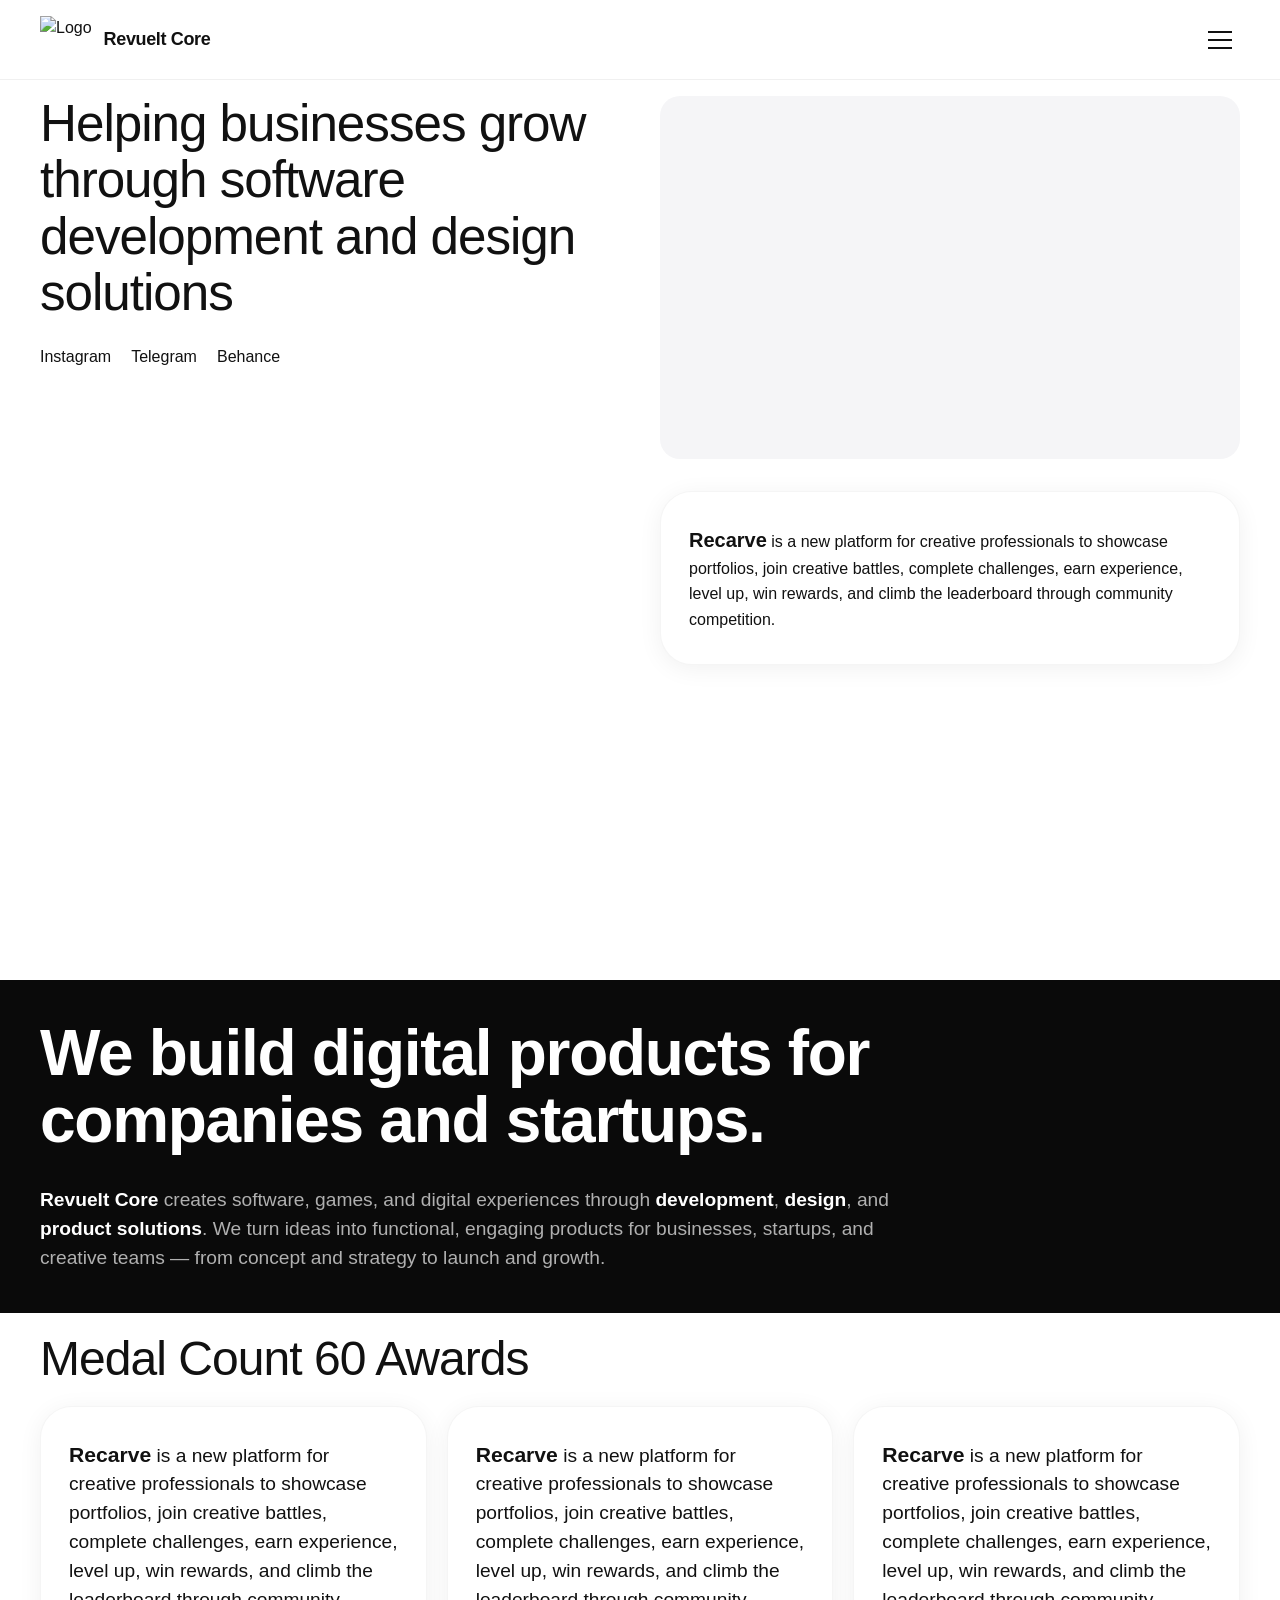
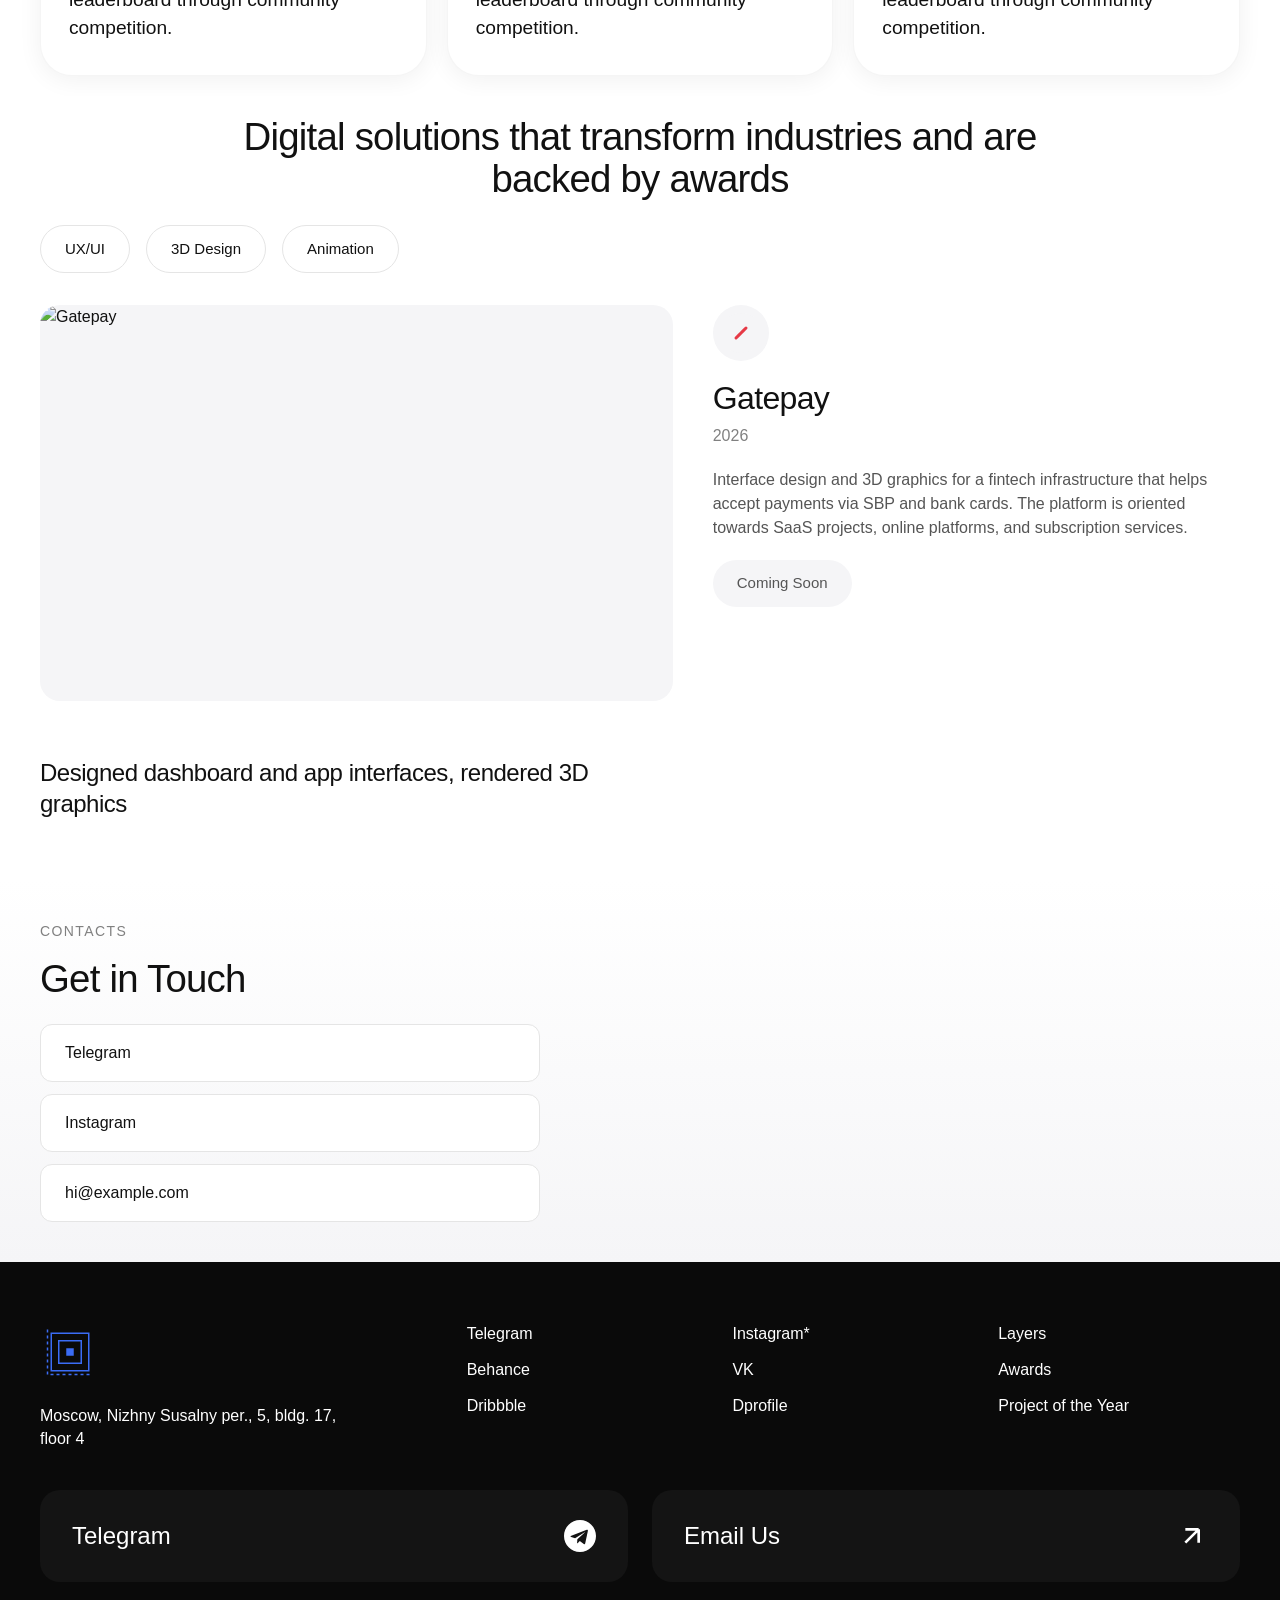
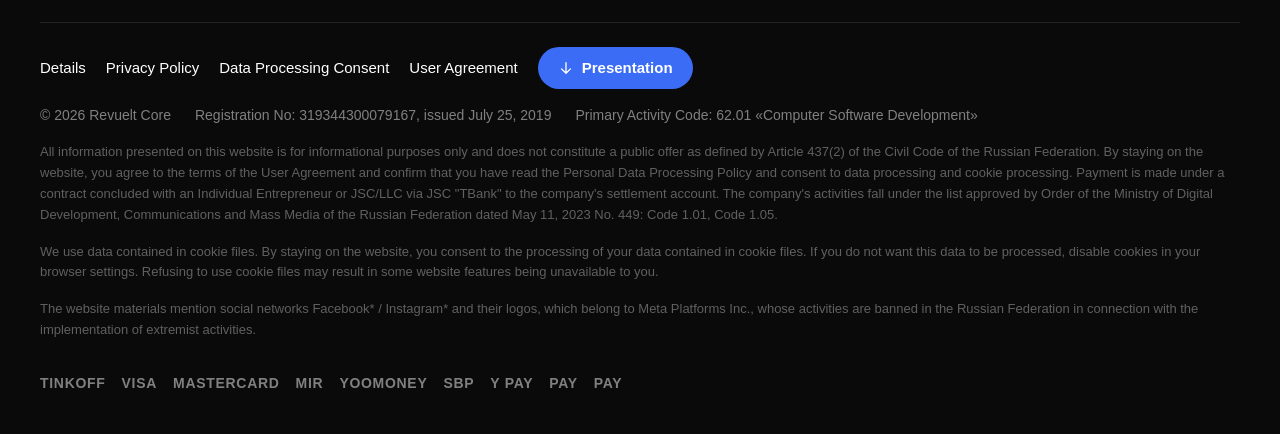
==== index.html @ fd17ce66 "Add files via upload" ====
<!DOCTYPE html>
<html lang="en">
<head>
  <meta charset="UTF-8">
  <meta name="viewport" content="width=device-width, initial-scale=1.0">
  <title>Product Design & Digital Services Development</title>
  <link rel="stylesheet" href="style.css">
</head>
<body>

  <!-- HEADER -->
  <header class="header">
    <nav class="nav container">
<a href="#" class="logo">
  <img src="images/logo2.jpg" alt="Logo" class="logo-image">
  <span class="logo-text">Revuelt Core</span>
</a>

<ul class="nav__list nav__list--hidden">
        <li><a href="#projects" class="nav__link">Projects</a></li>
        <li><a href="#projects" class="nav__link">Projects</a></li>
        <li><a href="#services" class="nav__link">Services</a></li>
        <li><a href="#contacts" class="nav__link">Contacts</a></li>
        <li><a href="#awards" class="nav__link">Awards</a></li>
        <li>
          <a href="#project-year" class="nav__link">
            Project of the Year
            <span class="nav__dot"></span>
          </a>
        </li>
        <li>
          <a href="#presentation" class="nav__link nav__link--icon">
            <svg width="18" height="18" viewBox="0 0 18 18" fill="none">
              <path d="M9 3V15M9 15L4 10M9 15L14 10" stroke="currentColor" stroke-width="1.5" stroke-linecap="round" stroke-linejoin="round"/>
            </svg>
            Presentation
          </a>
        </li>
      </ul>
      <button class="burger" aria-label="Menu" aria-expanded="false">
        <span></span>
        <span></span>
        <span></span>
      </button>
    </nav>
  </header>

  <main>
    <!-- HERO SECTION -->
    <section id="hero" class="section section--hero">
      <div class="container">

        <div class="hero__grid">
          <div class="hero__left">
<h1 class="hero__title animate animate-up">
  Helping businesses grow through software development and design solutions
</h1>
<div class="hero__socials animate animate-up animate--delay-2">
  <a href="https://instagram.com/username" class="hero__social" target="_blank">Instagram</a>
  <a href="https://t.me/username" class="hero__social" target="_blank">Telegram</a>
  <a href="#" class="hero__social">Behance</a>
</div>
          </div>

          <div class="hero__right animate animate-up animate--delay-1">
            <div class="hero__video-wrapper">
              <video class="hero__video" autoplay muted loop playsinline>
                <source src="videos/hero-video.mp4" type="video/mp4">
                Your browser does not support the video.
              </video>
            </div>
            <p class="hero__description hero__description--highlighted">
              <strong>Recarve</strong> is a new platform for creative professionals to showcase portfolios, join creative battles, complete challenges, earn experience, level up, win rewards, and climb the leaderboard through community competition.
            </p>
          </div>
        </div>
      </div>
    </section>

<!-- ABOUT SECTION -->
<section id="about" class="section section--dark">
  <div class="container">
    <h2 class="about__title animate animate-up">
      We build digital products for companies and startups.
    </h2>
    <p class="about__subtitle animate animate-up animate--delay-1">
      <strong>Revuelt Core</strong> creates software, games, and digital experiences through <strong>development</strong>, <strong>design</strong>, and <strong>product solutions</strong>. We turn ideas into functional, engaging products for businesses, startups, and creative teams — from concept and strategy to launch and growth.
    </p>
  </div>
</section>

    <!-- AWARDS SECTION -->
    <section id="awards" class="section section--awards">
      <div class="container">
        <h2 class="awards__title animate animate-up">
          Medal Count <span class="awards__dot"></span> 60 Awards
        </h2>

<div class="awards__grid">
  <article class="award-card-big animate animate-up">
    <p class="award-card-big__text">
      <strong>Recarve</strong> is a new platform for creative professionals to showcase portfolios, join creative battles, complete challenges, earn experience, level up, win rewards, and climb the leaderboard through community competition.
    </p>
  </article>

  <article class="award-card-big animate animate-up animate--delay-1">
    <p class="award-card-big__text">
      <strong>Recarve</strong> is a new platform for creative professionals to showcase portfolios, join creative battles, complete challenges, earn experience, level up, win rewards, and climb the leaderboard through community competition.
    </p>
  </article>

  <article class="award-card-big animate animate-up animate--delay-2">
    <p class="award-card-big__text">
      <strong>Recarve</strong> is a new platform for creative professionals to showcase portfolios, join creative battles, complete challenges, earn experience, level up, win rewards, and climb the leaderboard through community competition.
    </p>
  </article>
</div>
      </div>
    </section>

    <!-- PROJECTS SECTION -->
    <section id="projects" class="section section--projects">
      <div class="container">
        <h2 class="projects__title animate animate-up">
          Digital solutions that transform industries and are backed by awards
        </h2>

        <div class="projects__tags animate animate-up animate--delay-1">
          <span class="tag">UX/UI</span>
          <span class="tag">3D Design</span>
          <span class="tag">Animation</span>
        </div>

        <article class="project animate animate-up animate--delay-2">
          <div class="project__image">
            <img src="images/project-gatepay.jpg" alt="Gatepay" loading="lazy">
          </div>
          <div class="project__info">
            <div class="project__logo">
              <svg width="40" height="40" viewBox="0 0 40 40" fill="none">
                <circle cx="20" cy="20" r="20" fill="#F5F5F7"/>
                <path d="M25 15C25 15 22 18 20 20C18 22 15 25 15 25" stroke="#E63946" stroke-width="3" stroke-linecap="round"/>
              </svg>
            </div>
            <h3 class="project__name">Gatepay</h3>
            <div class="project__year">2026</div>
            <p class="project__description">
              Interface design and 3D graphics for a fintech infrastructure that helps accept payments via SBP and bank cards. The platform is oriented towards SaaS projects, online platforms, and subscription services.
            </p>
            <div class="project__cta">Coming Soon</div>
          </div>
          <h4 class="project__subtitle">Designed dashboard and app interfaces, rendered 3D graphics</h4>
        </article>
      </div>
    </section>

    <!-- CONTACTS SECTION -->
    <section id="contacts" class="section section--contacts">
      <div class="container">
        <span class="section__label animate animate-fade">Contacts</span>
        <h2 class="section__title animate animate-up">Get in Touch</h2>

        <div class="contacts__list mt-5">
          <a href="https://t.me/username" class="contact-link animate animate-up" target="_blank">
            Telegram
          </a>
          <a href="https://instagram.com/username" class="contact-link animate animate-up animate--delay-1" target="_blank">
            Instagram
          </a>
          <a href="mailto:hi@example.com" class="contact-link animate animate-up animate--delay-2">
            hi@example.com
          </a>
        </div>
      </div>
    </section>

    <!-- FOOTER -->
    <footer class="footer-full">
      <div class="footer-full__container">
        <div class="footer-full__top">
          <div class="footer-full__left">
            <div class="footer-full__logo">
              <svg width="80" height="80" viewBox="0 0 80 80" fill="none">
                <path d="M10 10L10 70L70 70" stroke="#3b6cf5" stroke-width="2" stroke-dasharray="4 4"/>
                <rect x="15" y="15" width="50" height="50" stroke="#3b6cf5" stroke-width="2"/>
                <rect x="25" y="25" width="30" height="30" stroke="#3b6cf5" stroke-width="2"/>
                <rect x="35" y="35" width="10" height="10" fill="#3b6cf5"/>
              </svg>
            </div>
            <div class="footer-full__address">
              Moscow, Nizhny Susalny per., 5, bldg. 17, floor 4
            </div>
          </div>

          <div class="footer-full__links-grid">
            <div class="footer-full__links-column">
              <a href="#" class="footer-full__link">Telegram</a>
              <a href="#" class="footer-full__link">Behance</a>
              <a href="#" class="footer-full__link">Dribbble</a>
            </div>
            <div class="footer-full__links-column">
              <a href="#" class="footer-full__link">Instagram*</a>
              <a href="#" class="footer-full__link">VK</a>
              <a href="#" class="footer-full__link">Dprofile</a>
            </div>
            <div class="footer-full__links-column">
              <a href="#" class="footer-full__link">Layers</a>
              <a href="#awards" class="footer-full__link">Awards</a>
              <a href="#project-year" class="footer-full__link">Project of the Year</a>
            </div>
          </div>
        </div>

        <div class="footer-full__buttons">
          <a href="https://t.me/username" class="footer-full__button" target="_blank">
            <span class="footer-full__button-text">Telegram</span>
            <svg class="footer-full__button-icon" width="32" height="32" viewBox="0 0 24 24" fill="currentColor">
              <path d="M12 0C5.373 0 0 5.373 0 12s5.373 12 12 12 12-5.373 12-12S18.627 0 12 0zm5.894 8.221l-1.97 9.28c-.145.658-.537.818-1.084.508l-3-2.21-1.446 1.394c-.14.18-.357.295-.6.295l.213-3.053 5.56-5.023c.24-.213-.054-.334-.373-.121l-6.869 4.326-2.96-.924c-.64-.203-.658-.64.135-.954l11.566-4.458c.538-.196 1.006.128.832.941z"/>
            </svg>
          </a>
          <a href="mailto:hi@example.com" class="footer-full__button">
            <span class="footer-full__button-text">Email Us</span>
            <svg class="footer-full__button-icon" width="32" height="32" viewBox="0 0 24 24" fill="none" stroke="currentColor" stroke-width="2">
              <path d="M7 17L17 7M17 7H7M17 7V17"/>
            </svg>
          </a>
        </div>

        <div class="footer-full__divider"></div>

        <div class="footer-full__bottom">
          <div class="footer-full__legal">
            <a href="#" class="footer-full__legal-link">Details</a>
            <a href="docs/policy_privacy.html" class="footer-full__legal-link">Privacy Policy</a>
            <a href="docs/processing.html" class="footer-full__legal-link">Data Processing Consent</a>
            <a href="docs/useragreement.html" class="footer-full__legal-link">User Agreement</a>
            <a href="#presentation" class="footer-full__legal-link footer-full__legal-link--accent">
              <svg width="16" height="16" viewBox="0 0 18 18" fill="none">
                <path d="M9 3V15M9 15L4 10M9 15L14 10" stroke="currentColor" stroke-width="1.5" stroke-linecap="round" stroke-linejoin="round"/>
              </svg>
              Presentation
            </a>
          </div>

          <div class="footer-full__info">
            <div class="footer-full__copyright">© 2026 Revuelt Core</div>
            <div class="footer-full__ogrn">Registration No: 319344300079167, issued July 25, 2019</div>
            <div class="footer-full__okved">Primary Activity Code: 62.01 «Computer Software Development»</div>
          </div>

          <div class="footer-full__disclaimer">
            All information presented on this website is for informational purposes only and does not constitute a public offer as defined by Article 437(2) of the Civil Code of the Russian Federation. By staying on the website, you agree to the terms of the User Agreement and confirm that you have read the Personal Data Processing Policy and consent to data processing and cookie processing. Payment is made under a contract concluded with an Individual Entrepreneur or JSC/LLC via JSC "TBank" to the company's settlement account. The company's activities fall under the list approved by Order of the Ministry of Digital Development, Communications and Mass Media of the Russian Federation dated May 11, 2023 No. 449: Code 1.01, Code 1.05.
          </div>

          <div class="footer-full__cookies">
            We use data contained in cookie files. By staying on the website, you consent to the processing of your data contained in cookie files. If you do not want this data to be processed, disable cookies in your browser settings. Refusing to use cookie files may result in some website features being unavailable to you.
          </div>

          <div class="footer-full__meta">
            The website materials mention social networks Facebook* / Instagram* and their logos, which belong to Meta Platforms Inc., whose activities are banned in the Russian Federation in connection with the implementation of extremist activities.
          </div>

          <div class="footer-full__payments">
            <div class="footer-full__payment">TINKOFF</div>
            <div class="footer-full__payment">VISA</div>
            <div class="footer-full__payment">mastercard</div>
            <div class="footer-full__payment">MIR</div>
            <div class="footer-full__payment">YooMoney</div>
            <div class="footer-full__payment">SBP</div>
            <div class="footer-full__payment">Y Pay</div>
            <div class="footer-full__payment">Pay</div>
            <div class="footer-full__payment">Pay</div>
          </div>
        </div>
      </div>

    </footer>
  </main>

  <script src="script.js" defer></script>
</body>
</html>
---- style.css ----
/* ==========================================================================
   STYLE.CSS — Портфолио Revuelt Core (стиль Flatonica)
   ========================================================================== */

/* ==========================================================================
   1. СБРОС И БАЗОВЫЕ СТИЛИ
   ========================================================================== */

*,
*::before,
*::after {
  box-sizing: border-box;
  margin: 0;
  padding: 0;
}

html {
  scroll-behavior: smooth;
  -webkit-text-size-adjust: 100%;
}

body {
  font-family: -apple-system, BlinkMacSystemFont, 'Segoe UI', 'Inter', 'Helvetica Neue', Arial, sans-serif;
  font-size: 16px;
  line-height: 1.5;
  color: #111111;
  background-color: #ffffff;
  -webkit-font-smoothing: antialiased;
  -moz-osx-font-smoothing: grayscale;
  overflow-x: hidden;
}

body.body--menu-open {
  overflow: hidden;
}

img {
  max-width: 100%;
  height: auto;
  display: block;
}

a {
  color: inherit;
  text-decoration: none;
  transition: opacity 0.3s ease;
}

a:hover {
  opacity: 0.7;
}

ul {
  list-style: none;
}

button {
  font-family: inherit;
  cursor: pointer;
  border: none;
  background: none;
  color: inherit;
}

strong {
  font-weight: 600;
}

/* Отключаем выделение текста на мобильных */
* {
  -webkit-user-select: none;
  -moz-user-select: none;
  -ms-user-select: none;
  user-select: none;
  -webkit-tap-highlight-color: transparent;
}

a, input, textarea {
  -webkit-user-select: auto;
  -moz-user-select: auto;
  -ms-user-select: auto;
  user-select: auto;
}

/* ==========================================================================
   2. ТИПОГРАФИКА
   ========================================================================== */

h1, h2, h3, h4, h5, h6 {
  font-weight: 500;
  line-height: 1.1;
  letter-spacing: -0.02em;
}

h1 {
  font-size: clamp(2rem, 4vw, 3.5rem);
  margin-bottom: 1.5rem;
}

h2 {
  font-size: clamp(1.75rem, 3vw, 2.5rem);
  margin-bottom: 1rem;
}

h3 {
  font-size: clamp(1.25rem, 2vw, 1.75rem);
  margin-bottom: 0.75rem;
}

p {
  font-size: clamp(0.9375rem, 1.1vw, 1rem);
  color: #555555;
  margin-bottom: 1rem;
}

/* ==========================================================================
   3. КОНТЕЙНЕР
   ========================================================================== */

.container {
  width: 100%;
  max-width: 100%;
  padding: 0 40px;
}

@media (max-width: 768px) {
  .container {
    padding: 0 20px;
  }
}

/* ==========================================================================
   4. ШАПКА (HEADER) — ФИКСИРОВАННАЯ СВЕРХУ
   ========================================================================== */

.header {
  position: relative;
  background-color: #ffffff;
  border-bottom: 1px solid #f0f0f0;
  height: 80px;
  display: flex;
  align-items: center;
}

.header--scrolled {
  box-shadow: 0 2px 20px rgba(0, 0, 0, 0.05);
}

.nav {
  display: flex;
  align-items: center;
  justify-content: space-between;
  width: 100%;
  gap: 24px;
}

.logo {
  display: flex;
  align-items: center;
  gap: 12px;
  flex-shrink: 0;
}

.logo-image {
  height: 48px;
  width: auto;
  display: block;
  transition: transform 0.3s ease;
}

.logo:hover .logo-image {
  transform: scale(1.05);
  opacity: 1;
}

.logo-text {
  font-size: 1.125rem;
  font-weight: 600;
  color: #111111 !important;
  letter-spacing: -0.02em;
}

.nav__list {
  display: flex;
  align-items: center;
  gap: 28px;
  flex: 1;
}

.nav__list--hidden {
  display: none !important;
}

.nav__link {
  font-size: 0.9375rem;
  font-weight: 500;
  color: #111111;
  position: relative;
  transition: color 0.3s ease;
  display: flex;
  align-items: center;
  gap: 6px;
  white-space: nowrap;
}

.nav__link:hover,
.nav__link--active {
  color: #3b6cf5;
  opacity: 1;
}

.nav__link--active::after {
  content: '';
  position: absolute;
  bottom: -6px;
  left: 0;
  width: 100%;
  height: 2px;
  background-color: #3b6cf5;
}

.nav__dot {
  display: inline-block;
  width: 8px;
  height: 8px;
  background-color: #e63946;
  border-radius: 50%;
  margin-left: 4px;
}

.nav__link--icon svg {
  width: 16px;
  height: 16px;
}

.nav__actions {
  display: flex;
  align-items: center;
  gap: 12px;
  flex-shrink: 0;
}

/* ==========================================================================
   5. БУРГЕР-МЕНЮ — ВСЕГДА ВИДЕН
   ========================================================================== */

.burger {
  display: flex !important;
  flex-direction: column;
  justify-content: center;
  align-items: center;
  width: 40px;
  height: 40px;
  z-index: 1001;
  position: relative;
  flex-shrink: 0;
}

.burger span {
  display: block;
  width: 24px;
  height: 2px;
  background-color: #111111;
  transition: transform 0.3s ease, opacity 0.3s ease;
}

.burger span:nth-child(1) { transform: translateY(-6px); }
.burger span:nth-child(3) { transform: translateY(6px); }

.burger--active span:nth-child(1) {
  transform: translateY(0) rotate(45deg);
}

.burger--active span:nth-child(2) {
  opacity: 0;
}

.burger--active span:nth-child(3) {
  transform: translateY(0) rotate(-45deg);
}

/* Мобильное меню */
.nav__list--open {
  display: flex !important;
  position: fixed;
  top: 80px;
  right: 0;
  width: 100%;
  height: calc(100vh - 80px);
  flex-direction: column;
  justify-content: flex-start;
  align-items: flex-start;
  gap: 24px;
  background-color: #ffffff;
  transform: translateX(0);
  transition: transform 0.4s cubic-bezier(0.4, 0, 0.2, 1);
  padding: 40px;
  overflow-y: auto;
  z-index: 999;
}

.nav__list--open .nav__link {
  font-size: 1.5rem;
}

body.dark-theme .nav__list--open {
  background-color: #0a0a0a;
}

body.dark-theme .nav__list--open .nav__link {
  color: #ffffff;
}

/* ==========================================================================
   6. СЕКЦИИ
   ========================================================================== */

.section {
  padding: 20px 0;
  position: relative;
  width: 100%;
}

@media (min-width: 768px) {
  .section {
    padding: 40px 0;
  }
}

.section--hero {
  min-height: 100vh;
  display: flex;
  align-items: flex-start;
  padding-top: 0 !important;
  padding-bottom: 20px;
  position: relative;
}

.section--dark {
  background-color: #0a0a0a;
  color: #ffffff;
  padding-top: 40px !important;
  padding-bottom: 40px !important;
}

.section--dark .container {
  padding-top: 0;
  padding-bottom: 0;
}

.section--dark p {
  color: #b0b0b0;
}

.section--awards {
  background-color: #ffffff;
  padding-top: 20px !important;
  padding-bottom: 20px !important;
}

.section--projects {
  background-color: #ffffff;
  padding-top: 20px !important;
  padding-bottom: 20px !important;
}

.section--contacts {
  background: linear-gradient(180deg, #ffffff 0%, #f5f5f7 100%);
}

.section__label {
  display: inline-block;
  font-size: 0.875rem;
  font-weight: 500;
  letter-spacing: 0.1em;
  text-transform: uppercase;
  color: #808080;
  margin-bottom: 16px;
}

.section__title {
  margin-bottom: 16px;
  color: #111111;
}

/* ==========================================================================
   7. HERO СЕКЦИЯ
   ========================================================================== */

.hero__grid {
  display: grid;
  grid-template-columns: 1fr 1fr;
  gap: 40px;
  align-items: start;
  margin-top: 16px;
  width: 100%;
}

@media (max-width: 960px) {
  .hero__grid {
    grid-template-columns: 1fr;
    gap: 32px;
  }
}

.hero__title {
  font-size: clamp(2rem, 4vw, 3.5rem);
  line-height: 1.1;
  letter-spacing: -0.02em;
  color: #111111;
  margin-bottom: 16px;
}

.hero__socials {
  display: flex;
  gap: 20px;
  margin-top: 24px;
}

.hero__social {
  font-size: 1rem;
  font-weight: 500;
  color: #111111;
  transition: color 0.3s ease;
}

.hero__social:hover {
  color: #3b6cf5;
  opacity: 1;
}

.hero__video-wrapper {
  width: 100%;
  aspect-ratio: 16 / 10;
  border-radius: 20px;
  overflow: hidden;
  background-color: #f5f5f7;
  margin-bottom: 16px;
}

.hero__video {
  width: 100%;
  height: 100%;
  object-fit: cover;
  display: block;
}

.hero__description {
  font-size: 1rem;
  line-height: 1.5;
  color: #555555;
  margin-top: 16px;
}

.hero__description--highlighted {
  font-size: clamp(1rem, 1.2vw, 1.125rem);
  line-height: 1.6;
  color: #111111;
  font-weight: 400;
  margin-top: 32px;
  margin-bottom: 0;
  padding: 32px 28px;
  background: #ffffff;
  border-radius: 32px;
  box-shadow: 0 4px 24px rgba(0, 0, 0, 0.06);
  border: 1px solid rgba(0, 0, 0, 0.04);
}

.hero__description--highlighted strong {
  color: #111111;
  font-weight: 700;
  font-size: 1.25em;
}

/* ==========================================================================
   8. О КОМПАНИИ (тёмная секция)
   ========================================================================== */

.about__title {
  font-size: clamp(2.5rem, 5vw, 4rem);
  line-height: 1.05;
  letter-spacing: -0.02em;
  color: #ffffff;
  margin-bottom: 32px;
  max-width: 900px;
  font-weight: 600;
}

.about__title-light {
  color: #e0e0e0;
}

.about__subtitle {
  font-size: clamp(1.125rem, 1.5vw, 1.375rem);
  line-height: 1.5;
  color: #d0d0d0;
  max-width: 900px;
  margin-bottom: 0;
}

.about__subtitle strong {
  color: #ffffff;
  font-weight: 600;
}

/* ==========================================================================
   9. НАГРАДЫ
   ========================================================================== */

.awards__title {
  font-size: clamp(2rem, 4vw, 3rem);
  line-height: 1.1;
  letter-spacing: -0.02em;
  color: #111111;
  margin-bottom: 20px;
  margin-top: 0;
  display: flex;
  align-items: center;
  gap: 12px;
}

.awards__dot {
  display: none;
}

.awards__grid {
  display: grid;
  grid-template-columns: repeat(auto-fit, minmax(340px, 1fr));
  gap: 20px;
  width: 100%;
  margin-top: 0;
}

@media (max-width: 768px) {
  .awards__grid {
    grid-template-columns: 1fr;
  }
}

/* Простые карточки наград */
/* Простые карточки наград — без иконок */
.award-card-simple {
  background-color: #ffffff;
  border-radius: 20px;
  padding: 32px 28px;
  box-shadow: 0 2px 12px rgba(0, 0, 0, 0.04);
  border: 1px solid rgba(0, 0, 0, 0.06);
  transition: transform 0.3s ease, box-shadow 0.3s ease;
  display: flex;
  flex-direction: column;
  gap: 8px;
}

.award-card-simple:hover {
  transform: translateY(-4px);
  box-shadow: 0 8px 24px rgba(0, 0, 0, 0.08);
}

.award-card-simple__event {
  font-size: 0.9375rem;
  font-weight: 400;
  color: #555555;
  letter-spacing: 0.02em;
}

.award-card-simple__title {
  font-size: clamp(1.25rem, 2vw, 1.5rem);
  font-weight: 700;
  color: #111111;
  line-height: 1.2;
  letter-spacing: -0.02em;
  margin: 0;
}

.award-card-simple__project {
  font-size: 0.9375rem;
  color: #808080;
  margin-top: 4px;
  font-weight: 400;
}

/* Тёмная тема */
body.dark-theme .award-card-simple {
  background-color: #141414;
  border-color: rgba(255, 255, 255, 0.08);
}

body.dark-theme .award-card-simple__title {
  color: #ffffff;
}

body.dark-theme .award-card-simple__event {
  color: #b0b0b0;
}

body.dark-theme .award-card-simple__project {
  color: #808080;
}

/* ==========================================================================
   СТИЛИ ДЛЯ КАРТОЧЕК НАГРАД (award-card-big)
   ========================================================================== */

.award-card-big {
  background-color: #ffffff;
  border-radius: 32px;
  padding: 32px 28px;
  box-shadow: 0 4px 24px rgba(0, 0, 0, 0.06);
  border: 1px solid rgba(0, 0, 0, 0.04);
  transition: transform 0.3s ease, box-shadow 0.3s ease;
  display: flex;
  flex-direction: column;
  gap: 8px;
}

.award-card-big:hover {
  transform: translateY(-4px);
  box-shadow: 0 12px 40px rgba(0, 0, 0, 0.1);
}

.award-card-big__text {
  font-size: clamp(1.125rem, 1.5vw, 1.25rem);
  line-height: 1.5;
  color: #111111;
  margin: 0;
  font-weight: 400;
}

.award-card-big__text strong {
  font-weight: 700;
  font-size: 1.1em;
  color: #111111;
}

/* Тёмная тема для award-card-big */
body.dark-theme .award-card-big {
  background-color: #141414;
  border-color: rgba(255, 255, 255, 0.08);
}

body.dark-theme .award-card-big__text {
  color: #ffffff;
}

body.dark-theme .award-card-big__text strong {
  color: #ffffff;
}

/* Адаптивность для мобильных */
@media (max-width: 768px) {
  .award-card-big {
    padding: 24px 20px;
    border-radius: 24px;
  }
  
  .award-card-big__text {
    font-size: 1rem;
  }
}

/* ==========================================================================
   10. ПРОЕКТЫ
   ========================================================================== */

.projects__title {
  font-size: clamp(1.75rem, 3vw, 2.5rem);
  line-height: 1.1;
  letter-spacing: -0.02em;
  color: #111111;
  margin-bottom: 24px;
  text-align: center;
  max-width: 900px;
  margin-left: auto;
  margin-right: auto;
}

.projects__tags {
  display: flex;
  gap: 16px;
  margin-bottom: 32px;
  flex-wrap: wrap;
}

.tag {
  padding: 12px 24px;
  background-color: #ffffff;
  border: 1px solid #e5e5e5;
  border-radius: 100px;
  font-size: 0.9375rem;
  font-weight: 500;
  color: #111111;
  transition: all 0.3s ease;
  cursor: pointer;
}

.tag:hover {
  border-color: #111111;
  background-color: #f5f5f7;
}

.project {
  display: grid;
  grid-template-columns: 1.2fr 1fr;
  gap: 40px;
  align-items: start;
  margin-bottom: 40px;
}

@media (max-width: 960px) {
  .project {
    grid-template-columns: 1fr;
    gap: 32px;
  }
}

.project__image {
  border-radius: 20px;
  overflow: hidden;
  background-color: #f5f5f7;
  aspect-ratio: 16 / 10;
}

.project__image img {
  width: 100%;
  height: 100%;
  object-fit: cover;
  transition: transform 0.6s ease;
}

.project:hover .project__image img {
  transform: scale(1.03);
}

.project__logo {
  width: 56px;
  height: 56px;
  background-color: #f5f5f7;
  border-radius: 50%;
  display: flex;
  align-items: center;
  justify-content: center;
  margin-bottom: 20px;
}

.project__name {
  font-size: 2rem;
  font-weight: 500;
  color: #111111;
  margin-bottom: 8px;
}

.project__year {
  font-size: 1rem;
  color: #808080;
  margin-bottom: 20px;
}

.project__description {
  font-size: 1rem;
  line-height: 1.5;
  color: #555555;
  margin-bottom: 20px;
}

.project__cta {
  display: inline-block;
  padding: 12px 24px;
  background-color: #f5f5f7;
  color: #555555;
  border-radius: 100px;
  font-size: 0.9375rem;
  font-weight: 500;
  transition: all 0.3s ease;
}

.project__cta:hover {
  background-color: #e5e5e5;
  opacity: 1;
}

.project__subtitle {
  font-size: clamp(1.25rem, 2vw, 1.5rem);
  font-weight: 500;
  color: #111111;
  margin-top: 16px;
  line-height: 1.3;
}

/* ==========================================================================
   11. КОНТАКТЫ
   ========================================================================== */

.contacts__list {
  display: flex;
  flex-direction: column;
  gap: 12px;
  max-width: 500px;
  margin-top: 24px;
}

.contact-link {
  display: inline-flex;
  align-items: center;
  gap: 12px;
  font-size: 1rem;
  font-weight: 500;
  color: #111111;
  padding: 16px 24px;
  background-color: #ffffff;
  border: 1px solid #e5e5e5;
  border-radius: 12px;
  transition: all 0.3s ease;
}

.contact-link:hover {
  background-color: #f5f5f7;
  border-color: #d0d0d0;
  transform: translateX(4px);
  opacity: 1;
}

/* ==========================================================================
   12. ФУТЕР В СТИЛЕ FLATONICA
   ========================================================================== */

.footer-full {
  background-color: #0a0a0a;
  color: #ffffff;
  padding: 60px 0 40px;
  width: 100%;
}

.footer-full__container {
  max-width: 100%;
  margin: 0 auto;
  padding: 0 40px;
}

@media (max-width: 768px) {
  .footer-full__container {
    padding: 0 20px;
  }
}

.footer-full__top {
  display: grid;
  grid-template-columns: 1fr 2fr;
  gap: 40px;
  margin-bottom: 40px;
}

@media (max-width: 960px) {
  .footer-full__top {
    grid-template-columns: 1fr;
    gap: 32px;
  }
}

.footer-full__left {
  display: flex;
  flex-direction: column;
  gap: 16px;
}

.footer-full__logo svg {
  width: 60px;
  height: 60px;
}

.footer-full__address {
  font-size: 1rem;
  font-weight: 500;
  color: #ffffff;
  line-height: 1.4;
  max-width: 300px;
}

.footer-full__links-grid {
  display: grid;
  grid-template-columns: repeat(3, 1fr);
  gap: 24px;
}

@media (max-width: 768px) {
  .footer-full__links-grid {
    grid-template-columns: repeat(2, 1fr);
    gap: 20px;
  }
}

.footer-full__links-column {
  display: flex;
  flex-direction: column;
  gap: 12px;
}

.footer-full__link {
  font-size: 1rem;
  font-weight: 500;
  color: #ffffff;
  text-decoration: none;
  transition: opacity 0.3s ease;
}

.footer-full__link:hover {
  opacity: 0.7;
}

.footer-full__buttons {
  display: grid;
  grid-template-columns: 1fr 1fr;
  gap: 24px;
  margin-bottom: 40px;
}

@media (max-width: 768px) {
  .footer-full__buttons {
    grid-template-columns: 1fr;
  }
}

.footer-full__button {
  display: flex;
  align-items: center;
  justify-content: space-between;
  padding: 28px 32px;
  background-color: #141414;
  border-radius: 20px;
  text-decoration: none;
  transition: background-color 0.3s ease, transform 0.3s ease;
}

.footer-full__button:hover {
  background-color: #1a1a1a;
  transform: translateY(-4px);
}

.footer-full__button-text {
  font-size: 1.5rem;
  font-weight: 500;
  color: #ffffff;
}

.footer-full__button-icon {
  color: #ffffff;
  transition: transform 0.3s ease;
}

.footer-full__button:hover .footer-full__button-icon {
  transform: translate(4px, -4px);
}

.footer-full__divider {
  width: 100%;
  height: 1px;
  background-color: rgba(255, 255, 255, 0.1);
  margin-bottom: 24px;
}

.footer-full__bottom {
  display: flex;
  flex-direction: column;
  gap: 16px;
}

.footer-full__legal {
  display: flex;
  flex-wrap: wrap;
  gap: 20px;
  align-items: center;
}

@media (max-width: 768px) {
  .footer-full__legal {
    gap: 12px;
  }
}

.footer-full__legal-link {
  font-size: 0.9375rem;
  color: #ffffff;
  text-decoration: none;
  transition: opacity 0.3s ease;
  display: inline-flex;
  align-items: center;
  gap: 8px;
}

.footer-full__legal-link:hover {
  opacity: 0.7;
}

.footer-full__legal-link--accent {
  background-color: #3b6cf5;
  padding: 10px 20px;
  border-radius: 100px;
  font-weight: 600;
}

.footer-full__legal-link--accent:hover {
  background-color: #2a5ae0;
  opacity: 1;
}

.footer-full__info {
  display: flex;
  flex-wrap: wrap;
  gap: 24px;
  font-size: 0.875rem;
  color: #808080;
}

@media (max-width: 768px) {
  .footer-full__info {
    flex-direction: column;
    gap: 12px;
  }
}

.footer-full__disclaimer,
.footer-full__cookies,
.footer-full__meta {
  font-size: 0.8125rem;
  color: #606060;
  line-height: 1.6;
}

.footer-full__payments {
  display: flex;
  flex-wrap: wrap;
  gap: 16px;
  align-items: center;
  margin-top: 16px;
}

.footer-full__payment {
  font-size: 0.875rem;
  font-weight: 600;
  color: #808080;
  text-transform: uppercase;
  letter-spacing: 0.05em;
}

.footer-full__lang {
  margin-left: auto;
  font-size: 0.9375rem;
  color: #ffffff;
  text-decoration: none;
  transition: opacity 0.3s ease;
}

.footer-full__lang:hover {
  opacity: 0.7;
}

/* ==========================================================================
   13. АНИМАЦИИ ПОЯВЛЕНИЯ ПРИ СКРОЛЛЕ
   ========================================================================== */

.animate,
.animate-up,
.animate-left,
.animate-right,
.animate-zoom,
.animate-fade {
  opacity: 0;
  transition: opacity 0.8s ease, transform 0.8s ease;
}

.animate-up    { transform: translateY(40px); }
.animate-left  { transform: translateX(-40px); }
.animate-right { transform: translateX(40px); }
.animate-zoom  { transform: scale(0.9); }
.animate-fade  { transform: none; }

.animate--visible {
  opacity: 1;
  transform: none;
}

.animate--delay-1 { transition-delay: 0.1s; }
.animate--delay-2 { transition-delay: 0.2s; }
.animate--delay-3 { transition-delay: 0.3s; }
.animate--delay-4 { transition-delay: 0.4s; }

@media (prefers-reduced-motion: reduce) {
  .animate,
  .animate-up,
  .animate-left,
  .animate-right,
  .animate-zoom,
  .animate-fade {
    opacity: 1;
    transform: none;
    transition: none;
  }
}

/* ==========================================================================
   14. УТИЛИТЫ
   ========================================================================== */

.text-center { text-align: center; }
.text-left   { text-align: left; }
.text-right  { text-align: right; }

.mt-1 { margin-top: 8px; }
.mt-2 { margin-top: 16px; }
.mt-3 { margin-top: 24px; }
.mt-4 { margin-top: 32px; }
.mt-5 { margin-top: 24px; }
.mt-6 { margin-top: 32px; }

.mb-1 { margin-bottom: 8px; }
.mb-2 { margin-bottom: 16px; }
.mb-3 { margin-bottom: 24px; }
.mb-4 { margin-bottom: 32px; }
.mb-5 { margin-bottom: 24px; }
.mb-6 { margin-bottom: 32px; }

.hidden { display: none !important; }

/* ==========================================================================
   15. АДАПТИВНОСТЬ
   ========================================================================== */

@media (max-width: 768px) {
  .section--hero {
    min-height: 100vh;
    padding-top: 0 !important;
    padding-bottom: 30px;
  }

  .hero__title {
    font-size: clamp(1.75rem, 3vw, 2.5rem);
  }

  .hero__description--highlighted {
    padding: 24px 20px;
    border-radius: 24px;
  }

  .about__title {
    font-size: clamp(1.75rem, 3vw, 2.5rem);
  }

  .awards__title {
    font-size: clamp(1.75rem, 3vw, 2.5rem);
  }

  .award-card-simple {
    padding: 24px 20px 20px;
    border-radius: 20px;
    min-height: 180px;
  }

  .award-card-simple__title {
    font-size: 1.25rem;
  }

  .footer-full__button {
    padding: 24px 20px;
  }

  .footer-full__button-text {
    font-size: 1.25rem;
  }
}

/* ==========================================================================
   16. ТЁМНАЯ ТЕМА
   ========================================================================== */

body.dark-theme {
  background-color: #0a0a0a;
  color: #ffffff;
}

body.dark-theme .header {
  background-color: #0a0a0a;
  border-bottom-color: rgba(255, 255, 255, 0.1);
}

body.dark-theme .nav__link {
  color: #d0d0d0;
}

body.dark-theme .nav__link:hover,
body.dark-theme .nav__link--active {
  color: #ffffff;
}

body.dark-theme .section--hero {
  background-color: #0a0a0a;
}

body.dark-theme .hero__title,
body.dark-theme .section__title,
body.dark-theme .about__title,
body.dark-theme .awards__title,
body.dark-theme .projects__title {
  color: #ffffff;
}

body.dark-theme .hero__social {
  color: #ffffff;
}

body.dark-theme .hero__description,
body.dark-theme .about__subtitle,
body.dark-theme .project__description {
  color: #b0b0b0;
}

body.dark-theme .hero__description--highlighted {
  background: #141414;
  color: #e0e0e0;
  border-color: rgba(255, 255, 255, 0.08);
  box-shadow: 0 2px 12px rgba(0, 0, 0, 0.3);
}

body.dark-theme .hero__description--highlighted strong {
  color: #ffffff;
}

body.dark-theme .hero__video-wrapper {
  background-color: #141414;
}

body.dark-theme .tag {
  background-color: #141414;
  border-color: rgba(255, 255, 255, 0.1);
  color: #ffffff;
}

body.dark-theme .tag:hover {
  border-color: #ffffff;
  background-color: #1a1a1a;
}

body.dark-theme .project__image {
  background-color: #141414;
}

body.dark-theme .project__logo {
  background-color: #141414;
}

body.dark-theme .project__name,
body.dark-theme .project__subtitle {
  color: #ffffff;
}

body.dark-theme .project__cta {
  background-color: #141414;
  color: #b0b0b0;
}

body.dark-theme .contact-link {
  background-color: #141414;
  border-color: rgba(255, 255, 255, 0.1);
  color: #ffffff;
}

body.dark-theme .contact-link:hover {
  background-color: #1a1a1a;
  border-color: rgba(255, 255, 255, 0.2);
}

body.dark-theme .section--contacts {
  background: linear-gradient(180deg, #0a0a0a 0%, #141414 100%);
}

body.dark-theme .section__title {
  color: #ffffff;
}

body.dark-theme .section__label {
  color: #808080;
}

body.dark-theme .burger span {
  background-color: #ffffff;
}

body.dark-theme .logo-text {
  color: #ffffff !important;
}
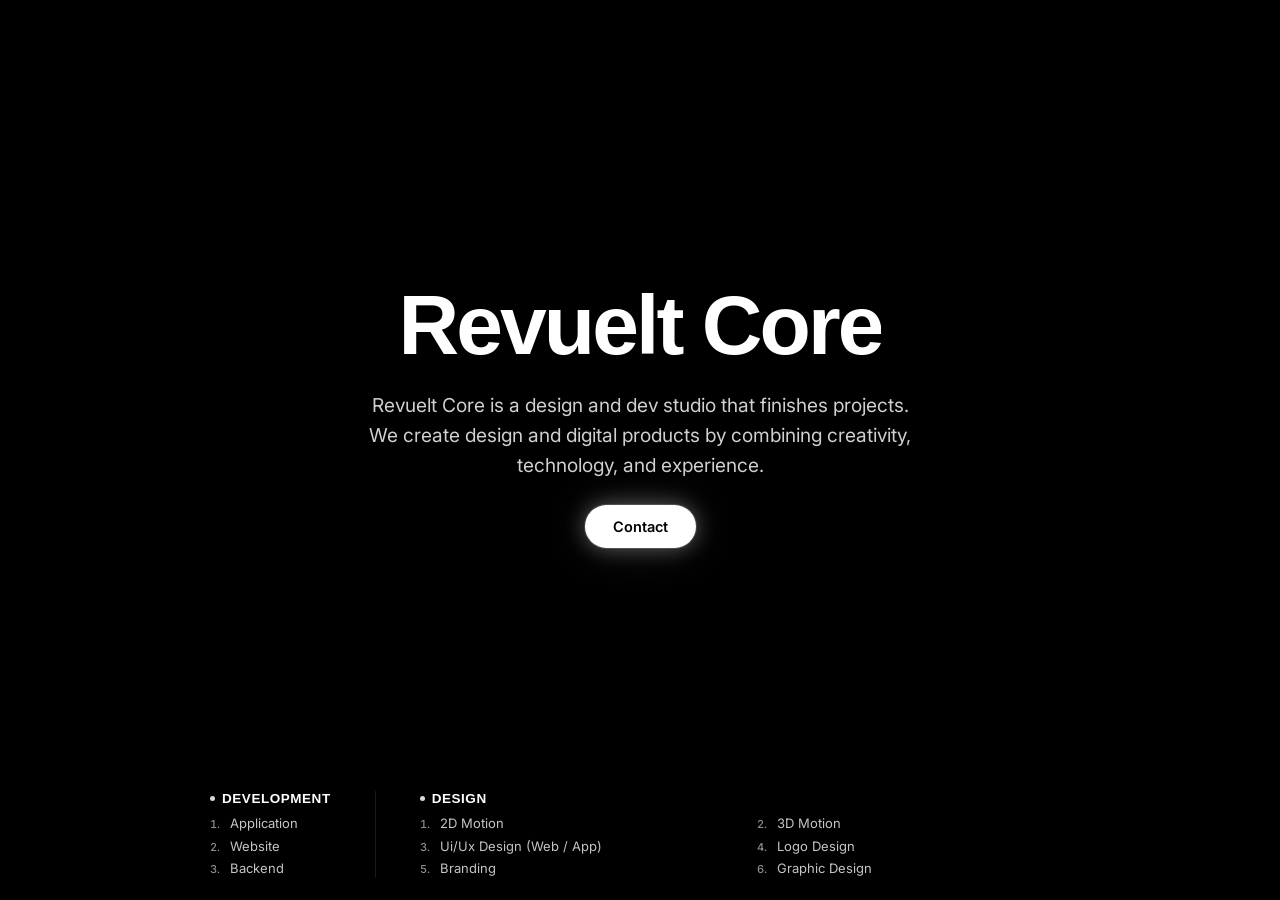
==== commit 205d9cfb: "Add files via upload" ====
--- a/index.html
+++ b/index.html
@@ -1,282 +1,127 @@
-<!DOCTYPE html>
+<!doctype html>
 <html lang="en">
-<head>
-  <meta charset="UTF-8">
-  <meta name="viewport" content="width=device-width, initial-scale=1.0">
-  <title>Product Design & Digital Services Development</title>
-  <link rel="stylesheet" href="style.css">
-</head>
-<body>
+  <head>
+    <meta charset="UTF-8" />
+    <meta name="viewport" content="width=device-width, initial-scale=1.0" />
+    <title>Revuelt Core</title>
+    <meta
+      name="description"
+      content="Revuelt Core is a design and dev studio that finishes projects. We create design and digital products by combining creativity, technology, and experience."
+    />
+    <meta property="og:title" content="Revuelt Core" />
+    <meta
+      property="og:description"
+      content="Revuelt Core is a design and dev studio that finishes projects. We create design and digital products by combining creativity, technology, and experience."
+    />
+    <meta property="og:type" content="website" />
+    <meta name="twitter:card" content="summary_large_image" />
 
-  <!-- HEADER -->
-  <header class="header">
-    <nav class="nav container">
-<a href="#" class="logo">
-  <img src="images/logo2.jpg" alt="Logo" class="logo-image">
-  <span class="logo-text">Revuelt Core</span>
-</a>
+    <!-- Google Fonts: Inter -->
+    <link rel="preconnect" href="https://fonts.googleapis.com" />
+    <link rel="preconnect" href="https://fonts.gstatic.com" crossorigin />
+    <link
+      href="https://fonts.googleapis.com/css2?family=Inter:wght@400;500;600&display=swap"
+      rel="stylesheet"
+    />
 
-<ul class="nav__list nav__list--hidden">
-        <li><a href="#projects" class="nav__link">Projects</a></li>
-        <li><a href="#projects" class="nav__link">Projects</a></li>
-        <li><a href="#services" class="nav__link">Services</a></li>
-        <li><a href="#contacts" class="nav__link">Contacts</a></li>
-        <li><a href="#awards" class="nav__link">Awards</a></li>
-        <li>
-          <a href="#project-year" class="nav__link">
-            Project of the Year
-            <span class="nav__dot"></span>
-          </a>
-        </li>
-        <li>
-          <a href="#presentation" class="nav__link nav__link--icon">
-            <svg width="18" height="18" viewBox="0 0 18 18" fill="none">
-              <path d="M9 3V15M9 15L4 10M9 15L14 10" stroke="currentColor" stroke-width="1.5" stroke-linecap="round" stroke-linejoin="round"/>
-            </svg>
-            Presentation
-          </a>
-        </li>
-      </ul>
-      <button class="burger" aria-label="Menu" aria-expanded="false">
-        <span></span>
-        <span></span>
-        <span></span>
-      </button>
-    </nav>
-  </header>
+    <!-- OnlineWebFonts: BubbledotICG-FinePos (Retro dot-matrix display font) -->
+    <link
+      href="https://db.onlinewebfonts.com/c/8cb707a9b8a73f8a7403336b861c3074?family=BubbledotICG-FinePos"
+      rel="stylesheet"
+    />
 
-  <main>
-    <!-- HERO SECTION -->
-    <section id="hero" class="section section--hero">
-      <div class="container">
+    <!-- Font Awesome 6.5.2 -->
+    <link
+      rel="stylesheet"
+      href="https://cdnjs.cloudflare.com/ajax/libs/font-awesome/6.5.2/css/all.min.css"
+      integrity="sha512-SnH5WK+bZxgPHs44uWIX+LLJAJ9/2PkPKZ5QiAj6Ta86w+fsb2TkcmfRyVX3pBnMFcV7oQPJkl9QevSCWr3W6A=="
+      crossorigin="anonymous"
+      referrerpolicy="no-referrer"
+    />
 
-        <div class="hero__grid">
-          <div class="hero__left">
-<h1 class="hero__title animate animate-up">
-  Helping businesses grow through software development and design solutions
-</h1>
-<div class="hero__socials animate animate-up animate--delay-2">
-  <a href="https://instagram.com/username" class="hero__social" target="_blank">Instagram</a>
-  <a href="https://t.me/username" class="hero__social" target="_blank">Telegram</a>
-  <a href="#" class="hero__social">Behance</a>
-</div>
+    <!-- SF Pro Display Font -->
+    <link
+      href="https://fonts.cdnfonts.com/css/sf-pro-display"
+      rel="stylesheet"
+    />
+
+    <!-- Stylesheet -->
+    <link rel="stylesheet" href="/styles.css" />
+  </head>
+  <body>
+    <!-- Full-viewport Cover Background Video -->
+    <div class="bg">
+      <video class="bg-video" autoplay muted loop playsinline>
+        <source
+          src="https://d8j0ntlcm91z4.cloudfront.net/user_38xzZboKViGWJOttwIXH07lWA1P/hf_20260809_012548_ef22562c-c0ae-4816-ad9d-f8922af4e6a7.mp4"
+          type="video/mp4"
+        />
+      </video>
+    </div>
+
+    <!-- Main Viewport Page Container -->
+    <div class="page">
+      <!-- 1. Hero (Center) -->
+      <main class="hero">
+        <!-- Headline -->
+        <h1 class="headline anim">
+          <span class="headline-line">Revuelt Core</span>
+        </h1>
+
+        <!-- Subhead -->
+        <p class="subhead anim" style="--d: 0.28s;">
+          Revuelt Core is a design and dev studio that finishes projects.<br class="subhead-br" />
+          We create design and digital products by combining creativity, technology, and experience.
+        </p>
+
+        <!-- CTA -->
+        <div class="cta-wrapper anim" style="--d: 0.4s;">
+          <a
+            href="https://t.me/revueltcontact"
+            target="_blank"
+            rel="noopener noreferrer"
+            class="cta-btn"
+          >Contact</a>
+        </div>
+      </main>
+
+      <!-- 3. Capabilities Footer (Development & Design) -->
+      <footer class="services-footer anim" style="--d: 0.5s;">
+        <!-- Development Column -->
+        <div class="service-group">
+          <div class="service-header">
+            <span class="service-dot"></span>
+            <span class="service-title">Development</span>
           </div>
-
-          <div class="hero__right animate animate-up animate--delay-1">
-            <div class="hero__video-wrapper">
-              <video class="hero__video" autoplay muted loop playsinline>
-                <source src="videos/hero-video.mp4" type="video/mp4">
-                Your browser does not support the video.
-              </video>
-            </div>
-            <p class="hero__description hero__description--highlighted">
-              <strong>Recarve</strong> is a new platform for creative professionals to showcase portfolios, join creative battles, complete challenges, earn experience, level up, win rewards, and climb the leaderboard through community competition.
-            </p>
-          </div>
-        </div>
-      </div>
-    </section>
-
-<!-- ABOUT SECTION -->
-<section id="about" class="section section--dark">
-  <div class="container">
-    <h2 class="about__title animate animate-up">
-      We build digital products for companies and startups.
-    </h2>
-    <p class="about__subtitle animate animate-up animate--delay-1">
-      <strong>Revuelt Core</strong> creates software, games, and digital experiences through <strong>development</strong>, <strong>design</strong>, and <strong>product solutions</strong>. We turn ideas into functional, engaging products for businesses, startups, and creative teams — from concept and strategy to launch and growth.
-    </p>
-  </div>
-</section>
-
-    <!-- AWARDS SECTION -->
-    <section id="awards" class="section section--awards">
-      <div class="container">
-        <h2 class="awards__title animate animate-up">
-          Medal Count <span class="awards__dot"></span> 60 Awards
-        </h2>
-
-<div class="awards__grid">
-  <article class="award-card-big animate animate-up">
-    <p class="award-card-big__text">
-      <strong>Recarve</strong> is a new platform for creative professionals to showcase portfolios, join creative battles, complete challenges, earn experience, level up, win rewards, and climb the leaderboard through community competition.
-    </p>
-  </article>
-
-  <article class="award-card-big animate animate-up animate--delay-1">
-    <p class="award-card-big__text">
-      <strong>Recarve</strong> is a new platform for creative professionals to showcase portfolios, join creative battles, complete challenges, earn experience, level up, win rewards, and climb the leaderboard through community competition.
-    </p>
-  </article>
-
-  <article class="award-card-big animate animate-up animate--delay-2">
-    <p class="award-card-big__text">
-      <strong>Recarve</strong> is a new platform for creative professionals to showcase portfolios, join creative battles, complete challenges, earn experience, level up, win rewards, and climb the leaderboard through community competition.
-    </p>
-  </article>
-</div>
-      </div>
-    </section>
-
-    <!-- PROJECTS SECTION -->
-    <section id="projects" class="section section--projects">
-      <div class="container">
-        <h2 class="projects__title animate animate-up">
-          Digital solutions that transform industries and are backed by awards
-        </h2>
-
-        <div class="projects__tags animate animate-up animate--delay-1">
-          <span class="tag">UX/UI</span>
-          <span class="tag">3D Design</span>
-          <span class="tag">Animation</span>
+          <ol class="service-list">
+            <li><span class="service-index">1.</span><span class="service-name">Application</span></li>
+            <li><span class="service-index">2.</span><span class="service-name">Website</span></li>
+            <li><span class="service-index">3.</span><span class="service-name">Backend</span></li>
+          </ol>
         </div>
 
-        <article class="project animate animate-up animate--delay-2">
-          <div class="project__image">
-            <img src="images/project-gatepay.jpg" alt="Gatepay" loading="lazy">
+        <!-- Divider line -->
+        <div class="service-divider" aria-hidden="true"></div>
+
+        <!-- Design Column -->
+        <div class="service-group service-group-wide">
+          <div class="service-header">
+            <span class="service-dot"></span>
+            <span class="service-title">Design</span>
           </div>
-          <div class="project__info">
-            <div class="project__logo">
-              <svg width="40" height="40" viewBox="0 0 40 40" fill="none">
-                <circle cx="20" cy="20" r="20" fill="#F5F5F7"/>
-                <path d="M25 15C25 15 22 18 20 20C18 22 15 25 15 25" stroke="#E63946" stroke-width="3" stroke-linecap="round"/>
-              </svg>
-            </div>
-            <h3 class="project__name">Gatepay</h3>
-            <div class="project__year">2026</div>
-            <p class="project__description">
-              Interface design and 3D graphics for a fintech infrastructure that helps accept payments via SBP and bank cards. The platform is oriented towards SaaS projects, online platforms, and subscription services.
-            </p>
-            <div class="project__cta">Coming Soon</div>
-          </div>
-          <h4 class="project__subtitle">Designed dashboard and app interfaces, rendered 3D graphics</h4>
-        </article>
-      </div>
-    </section>
+          <ol class="service-list service-list-cols">
+            <li><span class="service-index">1.</span><span class="service-name">2D Motion</span></li>
+            <li><span class="service-index">2.</span><span class="service-name">3D Motion</span></li>
+            <li><span class="service-index">3.</span><span class="service-name">Ui/Ux Design (Web / App)</span></li>
+            <li><span class="service-index">4.</span><span class="service-name">Logo Design</span></li>
+            <li><span class="service-index">5.</span><span class="service-name">Branding</span></li>
+            <li><span class="service-index">6.</span><span class="service-name">Graphic Design</span></li>
+          </ol>
+        </div>
+      </footer>
+    </div>
 
-    <!-- CONTACTS SECTION -->
-    <section id="contacts" class="section section--contacts">
-      <div class="container">
-        <span class="section__label animate animate-fade">Contacts</span>
-        <h2 class="section__title animate animate-up">Get in Touch</h2>
-
-        <div class="contacts__list mt-5">
-          <a href="https://t.me/username" class="contact-link animate animate-up" target="_blank">
-            Telegram
-          </a>
-          <a href="https://instagram.com/username" class="contact-link animate animate-up animate--delay-1" target="_blank">
-            Instagram
-          </a>
-          <a href="mailto:hi@example.com" class="contact-link animate animate-up animate--delay-2">
-            hi@example.com
-          </a>
-        </div>
-      </div>
-    </section>
-
-    <!-- FOOTER -->
-    <footer class="footer-full">
-      <div class="footer-full__container">
-        <div class="footer-full__top">
-          <div class="footer-full__left">
-            <div class="footer-full__logo">
-              <svg width="80" height="80" viewBox="0 0 80 80" fill="none">
-                <path d="M10 10L10 70L70 70" stroke="#3b6cf5" stroke-width="2" stroke-dasharray="4 4"/>
-                <rect x="15" y="15" width="50" height="50" stroke="#3b6cf5" stroke-width="2"/>
-                <rect x="25" y="25" width="30" height="30" stroke="#3b6cf5" stroke-width="2"/>
-                <rect x="35" y="35" width="10" height="10" fill="#3b6cf5"/>
-              </svg>
-            </div>
-            <div class="footer-full__address">
-              Moscow, Nizhny Susalny per., 5, bldg. 17, floor 4
-            </div>
-          </div>
-
-          <div class="footer-full__links-grid">
-            <div class="footer-full__links-column">
-              <a href="#" class="footer-full__link">Telegram</a>
-              <a href="#" class="footer-full__link">Behance</a>
-              <a href="#" class="footer-full__link">Dribbble</a>
-            </div>
-            <div class="footer-full__links-column">
-              <a href="#" class="footer-full__link">Instagram*</a>
-              <a href="#" class="footer-full__link">VK</a>
-              <a href="#" class="footer-full__link">Dprofile</a>
-            </div>
-            <div class="footer-full__links-column">
-              <a href="#" class="footer-full__link">Layers</a>
-              <a href="#awards" class="footer-full__link">Awards</a>
-              <a href="#project-year" class="footer-full__link">Project of the Year</a>
-            </div>
-          </div>
-        </div>
-
-        <div class="footer-full__buttons">
-          <a href="https://t.me/username" class="footer-full__button" target="_blank">
-            <span class="footer-full__button-text">Telegram</span>
-            <svg class="footer-full__button-icon" width="32" height="32" viewBox="0 0 24 24" fill="currentColor">
-              <path d="M12 0C5.373 0 0 5.373 0 12s5.373 12 12 12 12-5.373 12-12S18.627 0 12 0zm5.894 8.221l-1.97 9.28c-.145.658-.537.818-1.084.508l-3-2.21-1.446 1.394c-.14.18-.357.295-.6.295l.213-3.053 5.56-5.023c.24-.213-.054-.334-.373-.121l-6.869 4.326-2.96-.924c-.64-.203-.658-.64.135-.954l11.566-4.458c.538-.196 1.006.128.832.941z"/>
-            </svg>
-          </a>
-          <a href="mailto:hi@example.com" class="footer-full__button">
-            <span class="footer-full__button-text">Email Us</span>
-            <svg class="footer-full__button-icon" width="32" height="32" viewBox="0 0 24 24" fill="none" stroke="currentColor" stroke-width="2">
-              <path d="M7 17L17 7M17 7H7M17 7V17"/>
-            </svg>
-          </a>
-        </div>
-
-        <div class="footer-full__divider"></div>
-
-        <div class="footer-full__bottom">
-          <div class="footer-full__legal">
-            <a href="#" class="footer-full__legal-link">Details</a>
-            <a href="docs/policy_privacy.html" class="footer-full__legal-link">Privacy Policy</a>
-            <a href="docs/processing.html" class="footer-full__legal-link">Data Processing Consent</a>
-            <a href="docs/useragreement.html" class="footer-full__legal-link">User Agreement</a>
-            <a href="#presentation" class="footer-full__legal-link footer-full__legal-link--accent">
-              <svg width="16" height="16" viewBox="0 0 18 18" fill="none">
-                <path d="M9 3V15M9 15L4 10M9 15L14 10" stroke="currentColor" stroke-width="1.5" stroke-linecap="round" stroke-linejoin="round"/>
-              </svg>
-              Presentation
-            </a>
-          </div>
-
-          <div class="footer-full__info">
-            <div class="footer-full__copyright">© 2026 Revuelt Core</div>
-            <div class="footer-full__ogrn">Registration No: 319344300079167, issued July 25, 2019</div>
-            <div class="footer-full__okved">Primary Activity Code: 62.01 «Computer Software Development»</div>
-          </div>
-
-          <div class="footer-full__disclaimer">
-            All information presented on this website is for informational purposes only and does not constitute a public offer as defined by Article 437(2) of the Civil Code of the Russian Federation. By staying on the website, you agree to the terms of the User Agreement and confirm that you have read the Personal Data Processing Policy and consent to data processing and cookie processing. Payment is made under a contract concluded with an Individual Entrepreneur or JSC/LLC via JSC "TBank" to the company's settlement account. The company's activities fall under the list approved by Order of the Ministry of Digital Development, Communications and Mass Media of the Russian Federation dated May 11, 2023 No. 449: Code 1.01, Code 1.05.
-          </div>
-
-          <div class="footer-full__cookies">
-            We use data contained in cookie files. By staying on the website, you consent to the processing of your data contained in cookie files. If you do not want this data to be processed, disable cookies in your browser settings. Refusing to use cookie files may result in some website features being unavailable to you.
-          </div>
-
-          <div class="footer-full__meta">
-            The website materials mention social networks Facebook* / Instagram* and their logos, which belong to Meta Platforms Inc., whose activities are banned in the Russian Federation in connection with the implementation of extremist activities.
-          </div>
-
-          <div class="footer-full__payments">
-            <div class="footer-full__payment">TINKOFF</div>
-            <div class="footer-full__payment">VISA</div>
-            <div class="footer-full__payment">mastercard</div>
-            <div class="footer-full__payment">MIR</div>
-            <div class="footer-full__payment">YooMoney</div>
-            <div class="footer-full__payment">SBP</div>
-            <div class="footer-full__payment">Y Pay</div>
-            <div class="footer-full__payment">Pay</div>
-            <div class="footer-full__payment">Pay</div>
-          </div>
-        </div>
-      </div>
-
-    </footer>
-  </main>
-
-  <script src="script.js" defer></script>
-</body>
-</html>+    <!-- Vanilla JavaScript -->
+    <script type="module" src="/main.js"></script>
+  </body>
+</html>
--- a/styles.css
+++ b/styles.css
@@ -0,0 +1,851 @@
+@font-face {
+  font-family: "Geist Pixel Circle";
+  src: url("/fonts/GeistPixel-Circle.woff2") format("woff2"),
+       url("./fonts/GeistPixel-Circle.woff2") format("woff2");
+  font-weight: 400;
+  font-style: normal;
+  font-display: swap;
+}
+
+:root {
+  --bg: #000000;
+  --text: #ffffff;
+  --muted: #8e8e8e;
+  --nav-text: #2e2e2e;
+  --pill-dark: #28282a;
+  --sign-in-text: #c8c8c8;
+  --nav-shadow: 0 4px 14px rgba(0, 0, 0, 0.16);
+  --trust-bg: #28282a;
+  --trust-border: rgba(255, 255, 255, 0.4);
+  --trust-text: #c4c2c3;
+  --font-sans: "Inter", "Segoe UI", system-ui, sans-serif;
+  --font-display: "BubbledotICG-FinePos", "Geist Pixel Circle", monospace;
+  --font-sf-pro: "SF Pro Display", -apple-system, BlinkMacSystemFont, "SF Pro", "SF Pro Text", "Helvetica Neue", sans-serif;
+}
+
+*, *::before, *::after {
+  box-sizing: border-box;
+  margin: 0;
+  padding: 0;
+}
+
+html, body {
+  width: 100%;
+  height: 100vh;
+  height: 100dvh;
+  overflow: hidden;
+  background-color: var(--bg);
+  color: var(--text);
+  font-family: var(--font-sans);
+  -webkit-font-smoothing: antialiased;
+  -moz-osx-font-smoothing: grayscale;
+}
+
+body.menu-open {
+  overflow: hidden;
+}
+
+/* Background video */
+.bg {
+  position: absolute;
+  inset: 0;
+  overflow: hidden;
+  background-color: #000000;
+  z-index: 0;
+  pointer-events: none;
+}
+
+.bg-video {
+  position: absolute;
+  inset: 0;
+  width: 100%;
+  height: 100%;
+  object-fit: cover;
+  pointer-events: none;
+  z-index: 0;
+}
+
+/* Page container (single viewport) */
+.page {
+  position: relative;
+  z-index: 1;
+  display: flex;
+  flex-direction: column;
+  justify-content: space-between;
+  align-items: center;
+  width: 100%;
+  height: 100vh;
+  height: 100dvh;
+  overflow: hidden;
+  padding: clamp(24px, 4vh, 48px) clamp(16px, 3vw, 32px) clamp(16px, 2.5vh, 28px);
+}
+
+/* 1. Header */
+.header {
+  position: relative;
+  z-index: 10;
+  width: 100%;
+  max-width: 720px;
+  display: flex;
+  align-items: center;
+  justify-content: center;
+  gap: clamp(18px, 2.8vw, 28px);
+  flex-shrink: 0;
+  animation: slideDown 0.7s cubic-bezier(0.22, 1, 0.36, 1) both;
+}
+
+@keyframes slideDown {
+  from {
+    opacity: 0;
+    transform: translateY(-18px);
+  }
+  to {
+    opacity: 1;
+    transform: translateY(0);
+  }
+}
+
+.logo-btn {
+  display: grid;
+  place-items: center;
+  width: clamp(40px, 4.4vw, 46px);
+  height: clamp(40px, 4.4vw, 46px);
+  border-radius: 50%;
+  background-color: #ffffff;
+  box-shadow: var(--nav-shadow);
+  flex-shrink: 0;
+  text-decoration: none;
+  cursor: pointer;
+  transition: transform 0.25s ease;
+}
+
+.logo-btn:hover {
+  transform: scale(1.04);
+}
+
+.logo-btn img {
+  width: 72%;
+  height: 72%;
+  object-fit: contain;
+  display: block;
+}
+
+.nav-pill {
+  height: clamp(44px, 5.2vw, 48px);
+  max-width: 430px;
+  flex: 1;
+  background-color: #ffffff;
+  border-radius: 999px;
+  box-shadow: var(--nav-shadow);
+  display: flex;
+  align-items: center;
+  justify-content: space-around;
+  padding: 4px 8px;
+}
+
+.nav-link {
+  position: relative;
+  font-family: var(--font-sans);
+  font-weight: 500;
+  font-size: clamp(13px, 1.4vw, 15px);
+  letter-spacing: -0.01em;
+  color: var(--nav-text);
+  text-decoration: none;
+  opacity: 0.5;
+  padding: 8px 12px;
+  display: inline-flex;
+  align-items: center;
+  justify-content: center;
+  transition: opacity 0.2s ease;
+}
+
+.nav-link:hover {
+  opacity: 0.75;
+}
+
+.nav-link.active {
+  opacity: 1;
+}
+
+.nav-link.active::after {
+  content: "";
+  position: absolute;
+  bottom: 5px;
+  left: 50%;
+  transform: translateX(-50%);
+  width: 3px;
+  height: 3px;
+  background-color: #000000;
+  border-radius: 50%;
+  box-shadow: -5px 0 0 #000000, 5px 0 0 #000000;
+}
+
+.signin-btn {
+  height: clamp(44px, 5.2vw, 48px);
+  padding: 0 clamp(18px, 2.2vw, 24px);
+  background-color: var(--pill-dark);
+  color: var(--sign-in-text);
+  font-family: var(--font-sans);
+  font-weight: 500;
+  font-size: clamp(13px, 1.4vw, 15px);
+  letter-spacing: -0.01em;
+  text-decoration: none;
+  border-radius: 999px;
+  box-shadow: var(--nav-shadow);
+  display: inline-flex;
+  align-items: center;
+  justify-content: center;
+  flex-shrink: 0;
+  transition: background-color 0.2s ease, color 0.2s ease, transform 0.2s ease;
+}
+
+.signin-btn:hover {
+  background-color: #323234;
+  color: #ffffff;
+  transform: translateY(-1px);
+}
+
+.burger-btn {
+  display: none;
+  width: 48px;
+  height: 48px;
+  border-radius: 50%;
+  background-color: #28282a;
+  border: none;
+  cursor: pointer;
+  align-items: center;
+  justify-content: center;
+  flex-direction: column;
+  gap: 5px;
+  padding: 0;
+  box-shadow: var(--nav-shadow);
+  transition: background-color 0.3s cubic-bezier(0.22, 1, 0.36, 1);
+  -webkit-tap-highlight-color: transparent;
+}
+
+.burger-bar {
+  display: block;
+  width: 18px;
+  height: 1.5px;
+  background-color: #ffffff;
+  border-radius: 1px;
+  transition: transform 0.3s cubic-bezier(0.22, 1, 0.36, 1),
+              background-color 0.3s cubic-bezier(0.22, 1, 0.36, 1),
+              opacity 0.2s ease;
+  transform-origin: center;
+}
+
+.burger-btn[aria-expanded="true"] {
+  background-color: #ffffff;
+}
+
+.burger-btn[aria-expanded="true"] .burger-bar:nth-child(1) {
+  transform: translateY(6.5px) rotate(45deg);
+  background-color: #000000;
+}
+
+.burger-btn[aria-expanded="true"] .burger-bar:nth-child(2) {
+  opacity: 0;
+  transform: scaleX(0);
+}
+
+.burger-btn[aria-expanded="true"] .burger-bar:nth-child(3) {
+  transform: translateY(-6.5px) rotate(-45deg);
+  background-color: #000000;
+}
+
+/* 2. Hero */
+.hero {
+  flex: 1;
+  display: flex;
+  flex-direction: column;
+  align-items: center;
+  justify-content: center;
+  text-align: center;
+  max-width: 900px;
+  width: 100%;
+  margin: 0 auto;
+}
+
+.trust-row {
+  --trust-size: clamp(36px, 4.5vw, 42px);
+  display: inline-flex;
+  align-items: center;
+  margin-bottom: clamp(16px, 2.5vh, 26px);
+}
+
+.avatar {
+  width: var(--trust-size);
+  height: var(--trust-size);
+  background-color: var(--trust-bg);
+  border: 1px solid var(--trust-border);
+  border-radius: 50%;
+  padding: 5px;
+  display: flex;
+  align-items: center;
+  justify-content: center;
+  position: relative;
+  flex-shrink: 0;
+  transition: transform 0.35s ease;
+}
+
+.avatar-1 {
+  z-index: 1;
+}
+
+.avatar-2 {
+  z-index: 2;
+  margin-left: calc(var(--trust-size) * -0.42);
+}
+
+.avatar-3 {
+  z-index: 4;
+  margin-left: calc(var(--trust-size) * -0.42);
+}
+
+.avatar-1:hover {
+  transform: translateY(-2px);
+}
+
+.avatar-2:hover {
+  transform: translateY(-4px);
+}
+
+.avatar-3:hover {
+  transform: translateY(-2px);
+}
+
+.avatar-inner {
+  width: 100%;
+  height: 100%;
+  border-radius: 50%;
+  background-color: #ffffff;
+  display: flex;
+  align-items: center;
+  justify-content: center;
+}
+
+.avatar-inner i {
+  color: #111111;
+  font-size: calc(var(--trust-size) * 0.34);
+}
+
+.trust-pill {
+  height: var(--trust-size);
+  background-color: var(--trust-bg);
+  border: 1px solid var(--trust-border);
+  border-radius: 999px;
+  margin-left: calc(var(--trust-size) * -0.42);
+  padding-left: calc(var(--trust-size) * 0.58);
+  padding-right: clamp(14px, 2vw, 18px);
+  display: inline-flex;
+  align-items: center;
+  z-index: 3;
+}
+
+.trust-pill span {
+  font-family: var(--font-sans);
+  font-weight: 500;
+  font-size: clamp(12px, 1.4vw, 13.5px);
+  color: var(--trust-text);
+  white-space: nowrap;
+}
+
+/* Headline */
+.headline {
+  margin: 0 0 clamp(14px, 2.2vh, 22px);
+  padding: 0;
+  text-align: center;
+  overflow: hidden;
+}
+
+.headline.anim {
+  animation: none;
+  opacity: 1;
+  transform: none;
+  filter: none;
+}
+
+.headline-line {
+  display: block;
+  white-space: nowrap;
+  overflow: hidden;
+  color: #ffffff;
+  font-family: var(--font-sf-pro);
+  font-weight: 700;
+  font-size: clamp(34px, 8vw, 84px);
+  letter-spacing: -0.035em;
+  line-height: 1.1;
+  opacity: 0;
+  transform: translateY(14px);
+  animation: headlineFade 0.85s cubic-bezier(0.22, 1, 0.36, 1) forwards;
+  animation-delay: 0.15s;
+}
+
+@keyframes headlineFade {
+  from {
+    opacity: 0;
+    transform: translateY(14px);
+  }
+  to {
+    opacity: 1;
+    transform: translateY(0);
+  }
+}
+
+/* Subhead */
+.subhead {
+  max-width: min(580px, 92%);
+  margin: 0 auto clamp(20px, 2.8vh, 32px);
+  font-family: var(--font-sans);
+  font-weight: 400;
+  font-size: clamp(calc(13.5px + 2pt), calc(1.55vw + 2pt), calc(16.5px + 2pt));
+  color: #d0d0d0;
+  opacity: 0.8;
+  line-height: 1.55;
+  text-align: center;
+}
+
+/* CTA */
+.cta-wrapper {
+  display: inline-block;
+}
+
+.cta-btn {
+  display: inline-flex;
+  align-items: center;
+  justify-content: center;
+  text-decoration: none;
+  background-color: #ffffff;
+  color: #000000;
+  font-family: var(--font-sans);
+  font-weight: 600;
+  font-size: clamp(13.5px, 1.5vw, 14.5px);
+  padding: clamp(11px, 1.6vh, 13px) clamp(22px, 3vw, 28px);
+  border-radius: 999px;
+  box-shadow: 0 0 0 1px rgba(255, 255, 255, 0.15),
+              0 0 22px rgba(255, 255, 255, 0.32),
+              0 0 44px rgba(255, 255, 255, 0.12);
+  transition: transform 0.25s ease, box-shadow 0.25s ease;
+}
+
+.cta-btn:hover {
+  transform: translateY(-2px) scale(1.02);
+  box-shadow: 0 0 0 1px rgba(255, 255, 255, 0.25),
+              0 0 28px rgba(255, 255, 255, 0.45),
+              0 0 54px rgba(255, 255, 255, 0.2);
+}
+
+.cta-wrapper.anim {
+  animation: revealPulse 0.85s cubic-bezier(0.22, 1, 0.36, 1) forwards;
+  animation-delay: var(--d, 0.4s);
+}
+
+@keyframes revealPulse {
+  0% {
+    opacity: 0;
+    transform: translateY(22px) scale(0.96);
+    filter: blur(6px);
+  }
+  70% {
+    opacity: 1;
+    transform: translateY(-1px) scale(1.01);
+    filter: blur(0);
+  }
+  100% {
+    opacity: 1;
+    transform: translateY(0) scale(1);
+    filter: blur(0);
+  }
+}
+
+/* 3. Services / Capabilities Footer */
+.services-footer {
+  width: 100%;
+  max-width: 860px;
+  margin: 0 auto;
+  display: flex;
+  align-items: flex-start;
+  justify-content: space-between;
+  gap: clamp(20px, 3.5vw, 44px);
+  padding: 0;
+  background: transparent;
+  border: none;
+  border-radius: 0;
+  box-shadow: none;
+  backdrop-filter: none;
+  -webkit-backdrop-filter: none;
+  flex-shrink: 0;
+  text-shadow: 0 1px 4px rgba(0, 0, 0, 0.6);
+}
+
+.service-group {
+  display: flex;
+  flex-direction: column;
+  gap: 8px;
+}
+
+.service-group-wide {
+  flex: 1;
+}
+
+.service-divider {
+  width: 1px;
+  align-self: stretch;
+  background: rgba(255, 255, 255, 0.1);
+}
+
+.service-header {
+  display: flex;
+  align-items: center;
+  gap: 7px;
+}
+
+.service-dot {
+  width: 5px;
+  height: 5px;
+  border-radius: 50%;
+  background-color: #ffffff;
+  opacity: 0.85;
+}
+
+.service-title {
+  font-family: var(--font-sf-pro);
+  font-weight: 600;
+  font-size: clamp(12.5px, 1.3vw, 13.5px);
+  color: #ffffff;
+  letter-spacing: 0.04em;
+  text-transform: uppercase;
+}
+
+.service-list {
+  list-style: none;
+  margin: 0;
+  padding: 0;
+  display: flex;
+  flex-direction: column;
+  gap: 4px;
+}
+
+.service-list-cols {
+  display: grid;
+  grid-template-columns: repeat(2, 1fr);
+  gap: 4px clamp(12px, 2vw, 24px);
+}
+
+.service-list li {
+  display: flex;
+  align-items: baseline;
+  gap: 6px;
+  font-family: var(--font-sans);
+  font-size: clamp(11.5px, 1.2vw, 13px);
+  line-height: 1.4;
+  color: #c4c4c6;
+  white-space: nowrap;
+  transition: color 0.2s ease, transform 0.2s ease;
+}
+
+.service-list li:hover {
+  color: #ffffff;
+  transform: translateX(2px);
+}
+
+.service-index {
+  font-size: 11px;
+  font-variant-numeric: tabular-nums;
+  color: var(--muted);
+  font-weight: 500;
+  min-width: 14px;
+}
+
+.service-name {
+  color: inherit;
+  font-weight: 400;
+}
+
+/* Shared entrance animation */
+.anim {
+  opacity: 0;
+  transform: translateY(22px) scale(0.98);
+  filter: blur(6px);
+  animation: reveal 0.85s cubic-bezier(0.22, 1, 0.36, 1) forwards;
+  animation-delay: var(--d, 0s);
+}
+
+@keyframes reveal {
+  from {
+    opacity: 0;
+    transform: translateY(22px) scale(0.98);
+    filter: blur(6px);
+  }
+  to {
+    opacity: 1;
+    transform: translateY(0) scale(1);
+    filter: blur(0);
+  }
+}
+
+/* Mobile Menu Sheet and Overlay */
+.mobile-overlay {
+  position: fixed;
+  inset: 0;
+  background-color: rgba(0, 0, 0, 0.62);
+  backdrop-filter: blur(6px);
+  -webkit-backdrop-filter: blur(6px);
+  z-index: 40;
+  animation: overlayIn 0.28s ease forwards;
+}
+
+.mobile-overlay[hidden] {
+  display: none;
+}
+
+@keyframes overlayIn {
+  from {
+    opacity: 0;
+  }
+  to {
+    opacity: 1;
+  }
+}
+
+.mobile-sheet {
+  position: fixed;
+  top: clamp(74px, 10vh, 88px);
+  left: 50%;
+  transform: translateX(-50%);
+  width: min(calc(100% - 32px), 400px);
+  background-color: #ffffff;
+  border-radius: 28px;
+  padding: 22px 18px 20px;
+  box-shadow: 0 20px 60px rgba(0, 0, 0, 0.45);
+  z-index: 50;
+  animation: menuIn 0.38s cubic-bezier(0.22, 1, 0.36, 1) forwards;
+}
+
+.mobile-sheet[hidden] {
+  display: none;
+}
+
+@keyframes menuIn {
+  from {
+    opacity: 0;
+    transform: translate(-50%, -16px) scale(0.96);
+  }
+  to {
+    opacity: 1;
+    transform: translate(-50%, 0) scale(1);
+  }
+}
+
+.mobile-nav {
+  display: flex;
+  flex-direction: column;
+  gap: 6px;
+  width: 100%;
+}
+
+.mobile-link {
+  position: relative;
+  font-family: var(--font-sans);
+  font-weight: 500;
+  font-size: 16px;
+  letter-spacing: -0.01em;
+  color: var(--nav-text);
+  text-decoration: none;
+  opacity: 0.65;
+  padding: 12px 16px;
+  border-radius: 12px;
+  display: flex;
+  align-items: center;
+  justify-content: center;
+  transition: opacity 0.2s ease, background-color 0.2s ease;
+  animation: linkIn 0.35s cubic-bezier(0.22, 1, 0.36, 1) both;
+  animation-delay: calc(0.04s * var(--i, 0));
+}
+
+.mobile-link:hover {
+  opacity: 0.9;
+  background-color: rgba(0, 0, 0, 0.04);
+}
+
+.mobile-link.active {
+  opacity: 1;
+  font-weight: 600;
+}
+
+.mobile-link.active::after {
+  content: "";
+  position: absolute;
+  bottom: 8px;
+  left: 50%;
+  transform: translateX(-50%);
+  width: 3px;
+  height: 3px;
+  background-color: #000000;
+  border-radius: 50%;
+  box-shadow: -5px 0 0 #000000, 5px 0 0 #000000;
+}
+
+.mobile-signin {
+  margin-top: 8px;
+  width: 100%;
+  padding: 13px 20px;
+  background-color: var(--pill-dark);
+  color: #ffffff;
+  font-family: var(--font-sans);
+  font-weight: 500;
+  font-size: 15px;
+  letter-spacing: -0.01em;
+  text-align: center;
+  text-decoration: none;
+  border-radius: 999px;
+  box-shadow: var(--nav-shadow);
+  display: flex;
+  align-items: center;
+  justify-content: center;
+  transition: background-color 0.2s ease;
+  animation: linkIn 0.35s cubic-bezier(0.22, 1, 0.36, 1) both;
+  animation-delay: calc(0.04s * var(--i, 4));
+}
+
+.mobile-signin:hover {
+  background-color: #323234;
+}
+
+@keyframes linkIn {
+  from {
+    opacity: 0;
+    transform: translateY(10px);
+  }
+  to {
+    opacity: 1;
+    transform: translateY(0);
+  }
+}
+
+/* Media Queries */
+@media (max-width: 720px) {
+  .header {
+    justify-content: flex-end;
+  }
+
+  .nav-pill,
+  .signin-btn {
+    display: none;
+  }
+
+  .burger-btn {
+    display: flex;
+  }
+
+  .headline-line {
+    letter-spacing: -0.03em;
+    line-height: 1.08;
+  }
+
+  .services-footer {
+    flex-direction: column;
+    gap: 14px;
+    padding: 0;
+    max-width: 480px;
+  }
+
+  .service-divider {
+    display: none;
+  }
+
+  .service-list-cols {
+    grid-template-columns: repeat(2, 1fr);
+    gap: 3px 12px;
+  }
+
+  .service-list li {
+    font-size: 11.5px;
+  }
+}
+
+@media (max-width: 420px) {
+  .headline-line {
+    letter-spacing: -0.025em;
+    font-size: clamp(28px, 9vw, 42px);
+    line-height: 1.06;
+  }
+
+  .services-footer {
+    padding: 0;
+    gap: 12px;
+  }
+
+  .service-list-cols {
+    grid-template-columns: repeat(2, 1fr);
+    gap: 2px 8px;
+  }
+
+  .service-list li {
+    font-size: 10.5px;
+  }
+
+  .service-title {
+    font-size: 11.5px;
+  }
+}
+
+@media (max-height: 700px) {
+  .page {
+    padding-top: 12px;
+    padding-bottom: 12px;
+  }
+
+  .headline {
+    margin-bottom: 8px;
+  }
+
+  .subhead {
+    margin-bottom: 14px;
+  }
+
+  .subhead-br {
+    display: none;
+  }
+
+  .services-footer {
+    padding: 0;
+    gap: 10px;
+  }
+
+  .service-list {
+    gap: 2px;
+  }
+
+  .service-list-cols {
+    gap: 2px 12px;
+  }
+}
+
+@media (prefers-reduced-motion: reduce) {
+  *, *::before, *::after {
+    animation-duration: 0.001ms !important;
+    animation-delay: 0ms !important;
+    animation-iteration-count: 1 !important;
+    transition-duration: 0.001ms !important;
+  }
+
+  .anim,
+  .cta-wrapper.anim,
+  .headline-line,
+  .header,
+  .mobile-overlay,
+  .mobile-sheet,
+  .mobile-link,
+  .mobile-signin {
+    animation: none !important;
+    opacity: 1 !important;
+    transform: none !important;
+    filter: none !important;
+  }
+
+  .headline-line {
+    color: #ffffff !important;
+  }
+}
